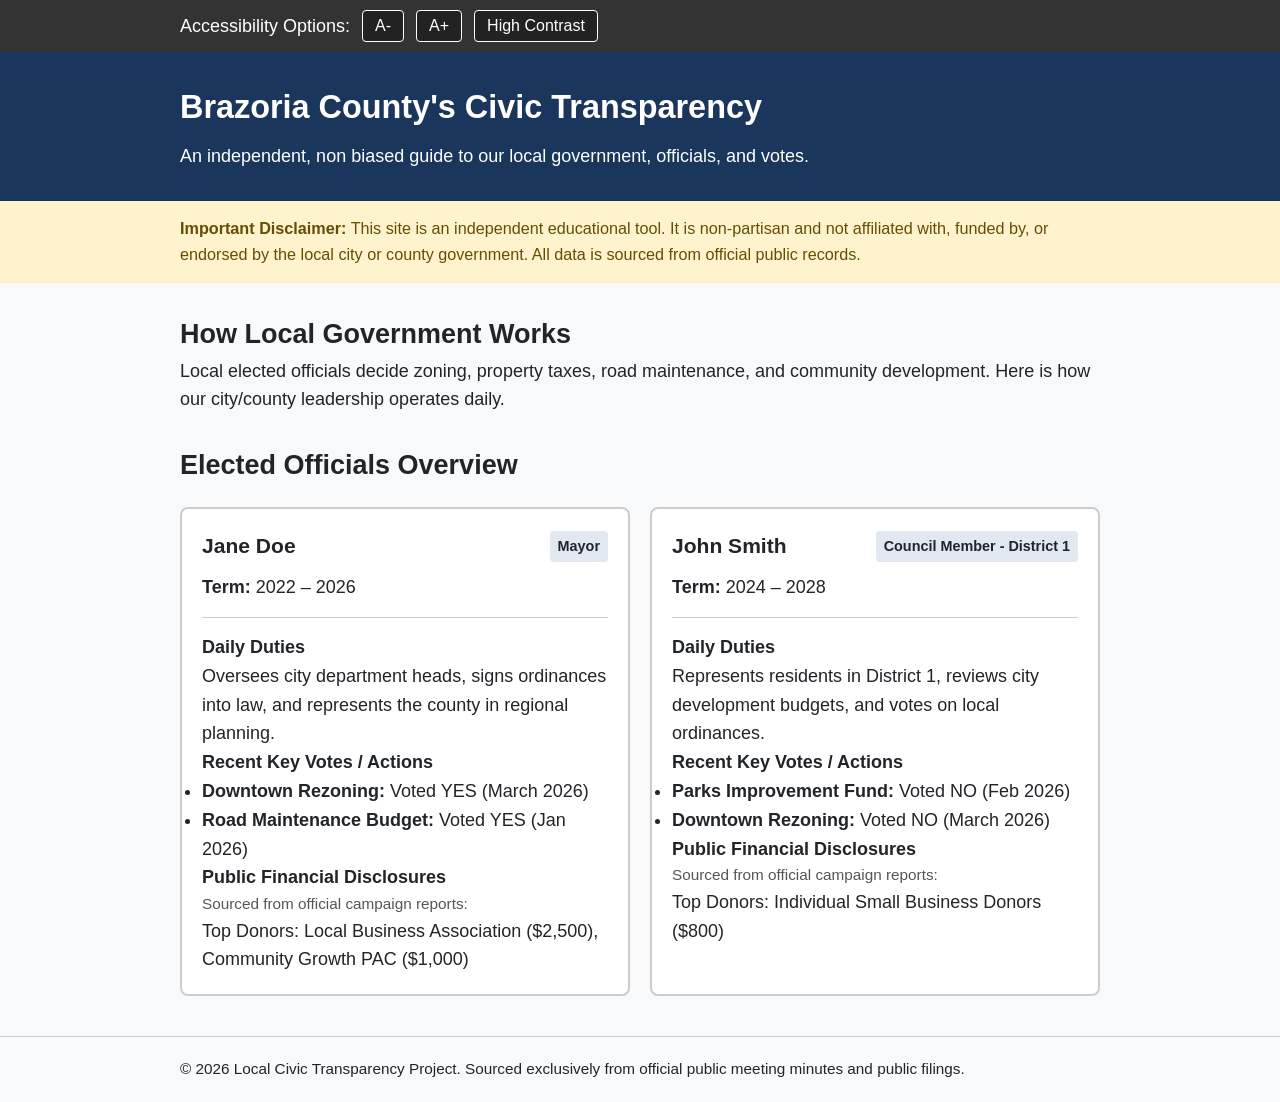
==== index.html @ 30f32439 "Init web commit" ====
<!DOCTYPE html>
<html lang="en">
<head>
  <meta charset="UTF-8">
  <meta name="viewport" content="width=device-width, initial-scale=1.0">
  <title>Brazoria County Political Guide</title>
  <link rel="stylesheet" href="/style/style.css">
</head>
<body>

  <!-- Top Accessibility Bar for Older Users -->
  <header class="top-bar">
    <div class="container accessibility-controls">
      <span>Accessibility Options:</span>
      <button id="btn-font-decrease" aria-label="Decrease text size">A-</button>
      <button id="btn-font-increase" aria-label="Increase text size">A+</button>
      <button id="btn-contrast-toggle" aria-label="Toggle high contrast">High Contrast</button>
    </div>
  </header>

  <!-- Main Website Header -->
  <header class="main-header">
    <div class="container">
      <h1>Brazoria County's Civic Transparency</h1>
      <p>An independent, non biased guide to our local government, officials, and votes.</p>
    </div>
  </header>

  <!-- Legal & Neutrality Disclaimer -->
  <section class="disclaimer-banner">
    <div class="container">
      <strong>Important Disclaimer:</strong> This site is an independent educational tool. It is non-partisan and not affiliated with, funded by, or endorsed by the local city or county government. All data is sourced from official public records.
    </div>
  </section>

  <main class="container">
    <!-- Quick Educational Section -->
    <section class="info-section">
      <h2>How Local Government Works</h2>
      <p>Local elected officials decide zoning, property taxes, road maintenance, and community development. Here is how our city/county leadership operates daily.</p>
    </section>

    <!-- Officials Directory Grid -->
    <section class="directory-section">
      <h2>Elected Officials Overview</h2>
      
      <div class="cards-grid">
        <!-- Official Card 1 Example -->
        <article class="official-card">
          <div class="card-header">
            <h3>Jane Doe</h3>
            <span class="role-badge">Mayor</span>
          </div>
          <p class="term"><strong>Term:</strong> 2022 – 2026</p>
          <hr>
          <h4>Daily Duties</h4>
          <p>Oversees city department heads, signs ordinances into law, and represents the county in regional planning.</p>
          
          <h4>Recent Key Votes / Actions</h4>
          <ul>
            <li><strong>Downtown Rezoning:</strong> Voted YES (March 2026)</li>
            <li><strong>Road Maintenance Budget:</strong> Voted YES (Jan 2026)</li>
          </ul>

          <h4>Public Financial Disclosures</h4>
          <p class="small-text">Sourced from official campaign reports:</p>
          <p>Top Donors: Local Business Association ($2,500), Community Growth PAC ($1,000)</p>
        </article>

        <!-- Official Card 2 Example -->
        <article class="official-card">
          <div class="card-header">
            <h3>John Smith</h3>
            <span class="role-badge">Council Member - District 1</span>
          </div>
          <p class="term"><strong>Term:</strong> 2024 – 2028</p>
          <hr>
          <h4>Daily Duties</h4>
          <p>Represents residents in District 1, reviews city development budgets, and votes on local ordinances.</p>
          
          <h4>Recent Key Votes / Actions</h4>
          <ul>
            <li><strong>Parks Improvement Fund:</strong> Voted NO (Feb 2026)</li>
            <li><strong>Downtown Rezoning:</strong> Voted NO (March 2026)</li>
          </ul>

          <h4>Public Financial Disclosures</h4>
          <p class="small-text">Sourced from official campaign reports:</p>
          <p>Top Donors: Individual Small Business Donors ($800)</p>
        </article>
      </div>
    </section>
  </main>

  <footer>
    <div class="container">
      <p>&copy; 2026 Local Civic Transparency Project. Sourced exclusively from official public meeting minutes and public filings.</p>
    </div>
  </footer>

  <script src="js/index.js"></script>
</body>
</html>
---- style/style.css ----
/* General Clean Reset */
* {
  box-sizing: border-box;
  margin: 0;
  padding: 0;
}

:root {
  --bg-color: #f8f9fa;
  --text-color: #212529;
  --card-bg: #ffffff;
  --border-color: #cccccc;
  --primary: #0d6efd;
  --font-scale: 1;
}

body {
  font-family: -apple-system, BlinkMacSystemFont, "Segoe UI", Roboto, Helvetica, Arial, sans-serif;
  background-color: var(--bg-color);
  color: var(--text-color);
  font-size: calc(18px * var(--font-scale)); /* High base font size for readability */
  line-height: 1.6;
}

.container {
  max-width: 960px;
  margin: 0 auto;
  padding: 0 20px;
}

/* Accessibility Top Bar */
.top-bar {
  background-color: #333;
  color: #fff;
  padding: 10px 0;
}

.accessibility-controls {
  display: flex;
  align-items: center;
  gap: 12px;
}

.accessibility-controls button {
  padding: 6px 12px;
  font-size: 16px;
  cursor: pointer;
  border: 1px solid #fff;
  background: #222;
  color: #fff;
  border-radius: 4px;
}

/* Main Header */
.main-header {
  background-color: #1a365d;
  color: white;
  padding: 30px 0;
}

.main-header h1 {
  font-size: 1.8em;
  margin-bottom: 8px;
}

/* Disclaimer Banner */
.disclaimer-banner {
  background-color: #fff3cd;
  color: #664d03;
  border-bottom: 1px solid #ffecb5;
  padding: 15px 0;
  font-size: 0.9em;
}

/* Sections & Cards */
.info-section, .directory-section {
  margin: 30px 0;
}

.cards-grid {
  display: grid;
  grid-template-columns: repeat(auto-fit, minmax(300px, 1fr));
  gap: 20px;
  margin-top: 20px;
}

.official-card {
  background: var(--card-bg);
  border: 2px solid var(--border-color);
  border-radius: 8px;
  padding: 20px;
}

.card-header {
  display: flex;
  justify-content: space-between;
  align-items: center;
  margin-bottom: 10px;
}

.role-badge {
  background-color: #e2e8f0;
  padding: 4px 8px;
  border-radius: 4px;
  font-size: 0.8em;
  font-weight: bold;
}

hr {
  margin: 15px 0;
  border: 0;
  border-top: 1px solid var(--border-color);
}

.small-text {
  font-size: 0.85em;
  color: #555;
}

/* Footer */
footer {
  border-top: 1px solid var(--border-color);
  padding: 20px 0;
  margin-top: 40px;
  font-size: 0.85em;
  text-color: #666;
}

/* High Contrast Mode Class */
body.high-contrast {
  --bg-color: #000000;
  --text-color: #ffffff;
  --card-bg: #121212;
  --border-color: #ffff00;
}
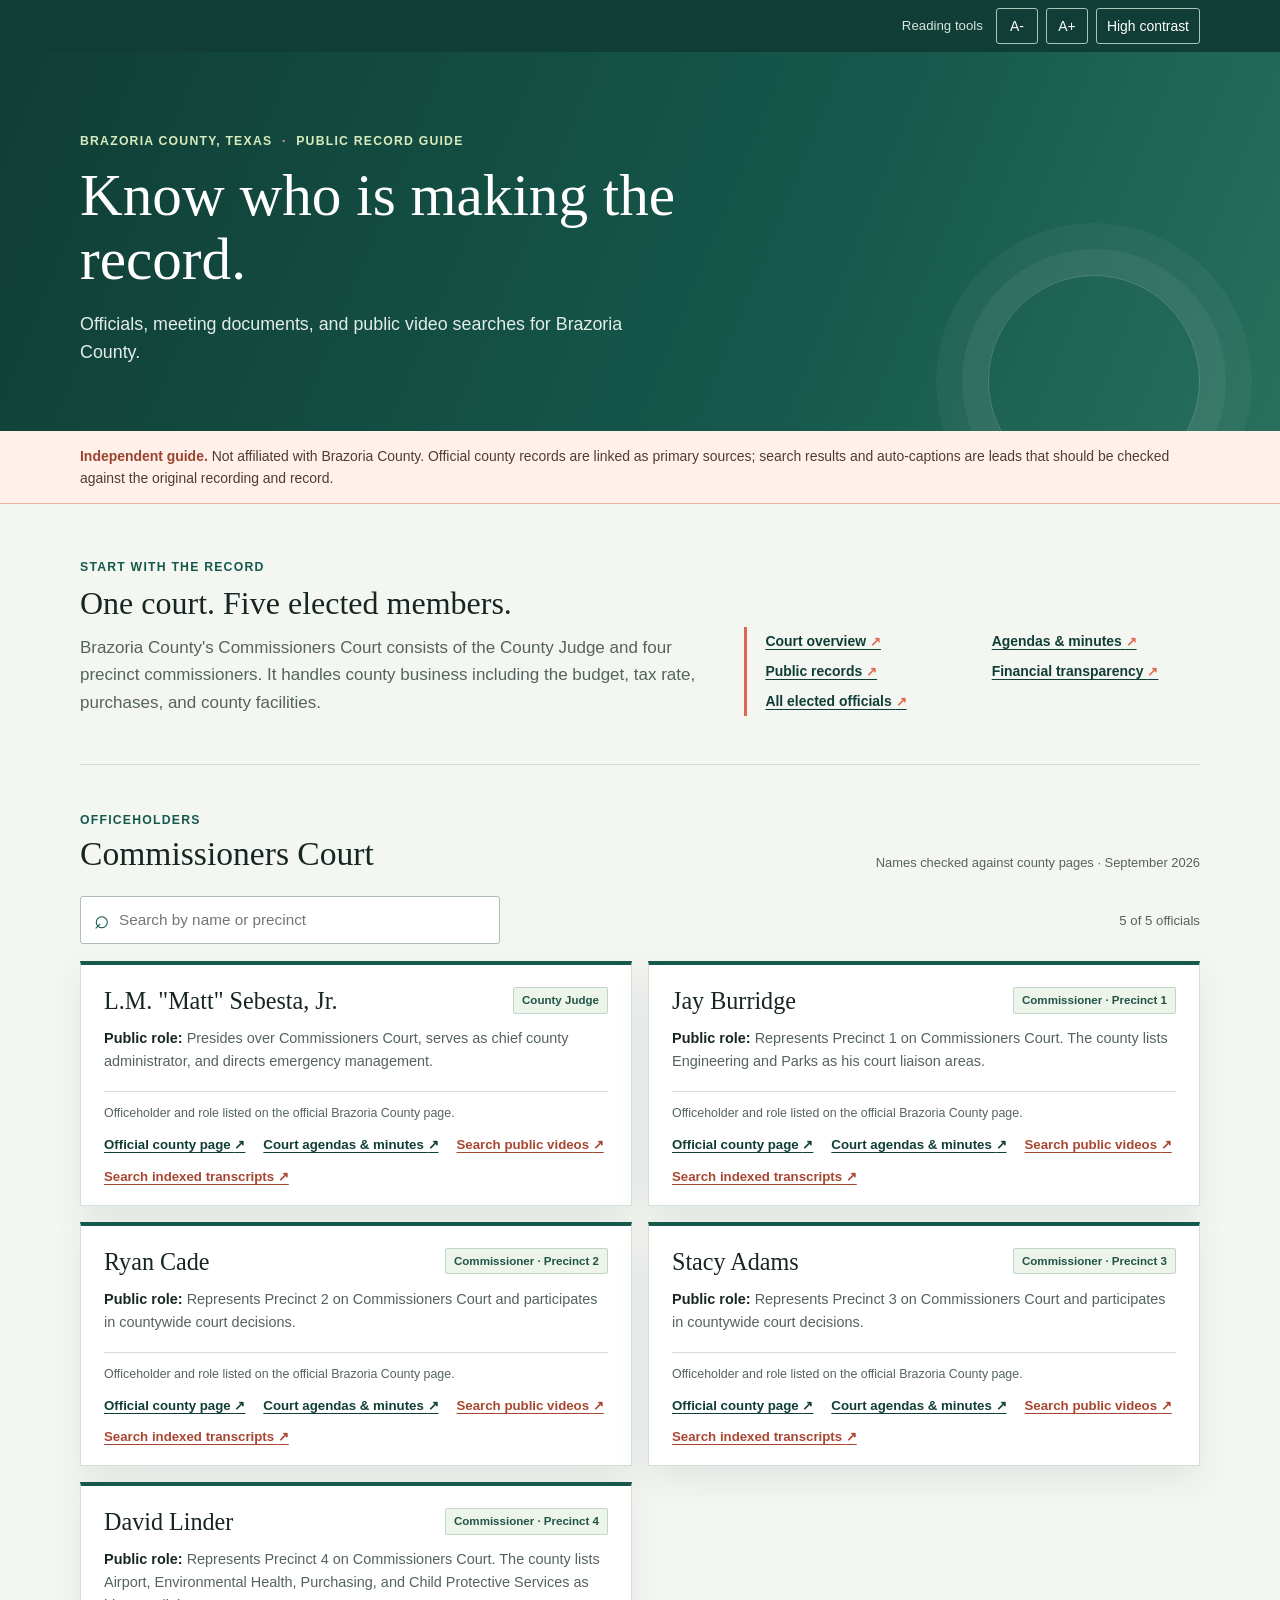
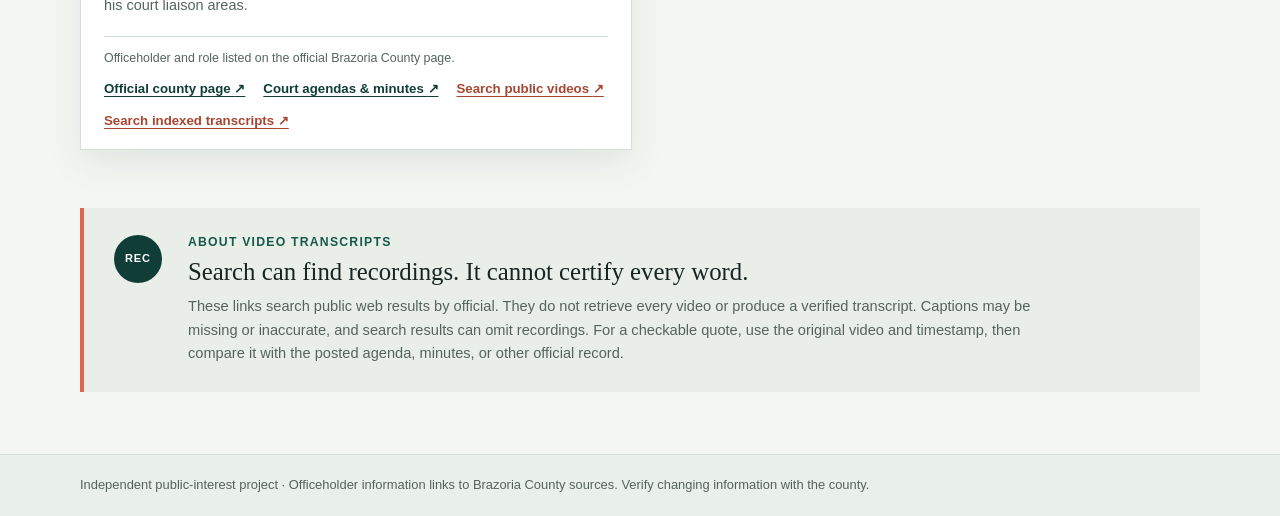
==== commit 456dee02: "overhaul" ====
--- a/index.html
+++ b/index.html
@@ -3,98 +3,86 @@
 <head>
   <meta charset="UTF-8">
   <meta name="viewport" content="width=device-width, initial-scale=1.0">
-  <title>Brazoria County Political Guide</title>
-  <link rel="stylesheet" href="/style/style.css">
+  <title>Brazoria County Civic Record</title>
+  <meta name="description" content="An independent guide to Brazoria County officials, public meeting records, and searchable public video sources.">
+  <link rel="stylesheet" href="style/style.css">
 </head>
 <body>
 
-  <!-- Top Accessibility Bar for Older Users -->
   <header class="top-bar">
     <div class="container accessibility-controls">
-      <span>Accessibility Options:</span>
+      <span class="accessibility-label">Reading tools</span>
       <button id="btn-font-decrease" aria-label="Decrease text size">A-</button>
       <button id="btn-font-increase" aria-label="Increase text size">A+</button>
-      <button id="btn-contrast-toggle" aria-label="Toggle high contrast">High Contrast</button>
+      <button id="btn-contrast-toggle" aria-pressed="false">High contrast</button>
     </div>
   </header>
 
-  <!-- Main Website Header -->
   <header class="main-header">
     <div class="container">
-      <h1>Brazoria County's Civic Transparency</h1>
-      <p>An independent, non biased guide to our local government, officials, and votes.</p>
+      <p class="eyebrow">BRAZORIA COUNTY, TEXAS <span>·</span> PUBLIC RECORD GUIDE</p>
+      <h1>Know who is making the record.</h1>
+      <p>Officials, meeting documents, and public video searches for Brazoria County.</p>
     </div>
   </header>
 
-  <!-- Legal & Neutrality Disclaimer -->
   <section class="disclaimer-banner">
     <div class="container">
-      <strong>Important Disclaimer:</strong> This site is an independent educational tool. It is non-partisan and not affiliated with, funded by, or endorsed by the local city or county government. All data is sourced from official public records.
+      <strong>Independent guide.</strong> Not affiliated with Brazoria County. Official county records are linked as primary sources; search results and auto-captions are leads that should be checked against the original recording and record.
     </div>
   </section>
 
   <main class="container">
-    <!-- Quick Educational Section -->
-    <section class="info-section">
-      <h2>How Local Government Works</h2>
-      <p>Local elected officials decide zoning, property taxes, road maintenance, and community development. Here is how our city/county leadership operates daily.</p>
+    <section class="overview-section" aria-labelledby="overview-heading">
+      <div class="section-intro">
+        <p class="eyebrow">START WITH THE RECORD</p>
+        <h2 id="overview-heading">One court. Five elected members.</h2>
+        <p>Brazoria County's Commissioners Court consists of the County Judge and four precinct commissioners. It handles county business including the budget, tax rate, purchases, and county facilities.</p>
+      </div>
+      <nav class="source-links" aria-label="Official Brazoria County resources">
+        <a href="https://www.brazoriacountytx.gov/government/commissioners-court" target="_blank" rel="noopener noreferrer">Court overview <span aria-hidden="true">↗</span></a>
+        <a href="https://brazoriacountytx.legistar.com/" target="_blank" rel="noopener noreferrer">Agendas &amp; minutes <span aria-hidden="true">↗</span></a>
+        <a href="https://portal-txbrazoria.tylertech.cloud/PublicAccess" target="_blank" rel="noopener noreferrer">Public records <span aria-hidden="true">↗</span></a>
+        <a href="https://www.brazoriacountytx.gov/departments/financial-transparency" target="_blank" rel="noopener noreferrer">Financial transparency <span aria-hidden="true">↗</span></a>
+        <a href="https://www.brazoriacountytx.gov/government/elected-officials-county-state-and-federal" target="_blank" rel="noopener noreferrer">All elected officials <span aria-hidden="true">↗</span></a>
+      </nav>
     </section>
 
-    <!-- Officials Directory Grid -->
-    <section class="directory-section">
-      <h2>Elected Officials Overview</h2>
-      
-      <div class="cards-grid">
-        <!-- Official Card 1 Example -->
-        <article class="official-card">
-          <div class="card-header">
-            <h3>Jane Doe</h3>
-            <span class="role-badge">Mayor</span>
-          </div>
-          <p class="term"><strong>Term:</strong> 2022 – 2026</p>
-          <hr>
-          <h4>Daily Duties</h4>
-          <p>Oversees city department heads, signs ordinances into law, and represents the county in regional planning.</p>
-          
-          <h4>Recent Key Votes / Actions</h4>
-          <ul>
-            <li><strong>Downtown Rezoning:</strong> Voted YES (March 2026)</li>
-            <li><strong>Road Maintenance Budget:</strong> Voted YES (Jan 2026)</li>
-          </ul>
+    <section class="directory-section" aria-labelledby="directory-heading">
+      <div class="directory-heading">
+        <div>
+          <p class="eyebrow">OFFICEHOLDERS</p>
+          <h2 id="directory-heading">Commissioners Court</h2>
+        </div>
+        <p class="checked-date">Names checked against county pages · September 2026</p>
+      </div>
 
-          <h4>Public Financial Disclosures</h4>
-          <p class="small-text">Sourced from official campaign reports:</p>
-          <p>Top Donors: Local Business Association ($2,500), Community Growth PAC ($1,000)</p>
-        </article>
+      <div class="directory-tools">
+        <label class="search-field" for="official-search">
+          <span class="visually-hidden">Search officials</span>
+          <span aria-hidden="true">⌕</span>
+          <input id="official-search" type="search" placeholder="Search by name or precinct" autocomplete="off">
+        </label>
+        <p id="results-count" class="results-count" aria-live="polite"></p>
+      </div>
 
-        <!-- Official Card 2 Example -->
-        <article class="official-card">
-          <div class="card-header">
-            <h3>John Smith</h3>
-            <span class="role-badge">Council Member - District 1</span>
-          </div>
-          <p class="term"><strong>Term:</strong> 2024 – 2028</p>
-          <hr>
-          <h4>Daily Duties</h4>
-          <p>Represents residents in District 1, reviews city development budgets, and votes on local ordinances.</p>
-          
-          <h4>Recent Key Votes / Actions</h4>
-          <ul>
-            <li><strong>Parks Improvement Fund:</strong> Voted NO (Feb 2026)</li>
-            <li><strong>Downtown Rezoning:</strong> Voted NO (March 2026)</li>
-          </ul>
+      <div id="official-cards" class="cards-grid"></div>
+      <p id="no-results" class="no-results" hidden>No officials match that search.</p>
+    </section>
 
-          <h4>Public Financial Disclosures</h4>
-          <p class="small-text">Sourced from official campaign reports:</p>
-          <p>Top Donors: Individual Small Business Donors ($800)</p>
-        </article>
+    <section class="transcript-note" aria-labelledby="transcript-heading">
+      <div class="transcript-mark" aria-hidden="true">REC</div>
+      <div>
+        <p class="eyebrow">ABOUT VIDEO TRANSCRIPTS</p>
+        <h2 id="transcript-heading">Search can find recordings. It cannot certify every word.</h2>
+        <p>These links search public web results by official. They do not retrieve every video or produce a verified transcript. Captions may be missing or inaccurate, and search results can omit recordings. For a checkable quote, use the original video and timestamp, then compare it with the posted agenda, minutes, or other official record.</p>
       </div>
     </section>
   </main>
 
   <footer>
     <div class="container">
-      <p>&copy; 2026 Local Civic Transparency Project. Sourced exclusively from official public meeting minutes and public filings.</p>
+      <p>Independent public-interest project · Officeholder information links to Brazoria County sources. Verify changing information with the county.</p>
     </div>
   </footer>
 
--- a/style/style.css
+++ b/style/style.css
@@ -1,4 +1,3 @@
-/* General Clean Reset */
 * {
   box-sizing: border-box;
   margin: 0;
@@ -6,130 +5,561 @@
 }
 
 :root {
-  --bg-color: #f8f9fa;
-  --text-color: #212529;
-  --card-bg: #ffffff;
-  --border-color: #cccccc;
-  --primary: #0d6efd;
+  color-scheme: light;
+  --page: #f4f6f2;
+  --surface: #ffffff;
+  --ink: #172523;
+  --muted: #55635e;
+  --line: #d5ded8;
+  --green: #16594c;
+  --green-dark: #103e36;
+  --lime: #d8ebbd;
+  --coral: #dc694d;
   --font-scale: 1;
+  --shadow: 0 14px 34px rgb(17 48 40 / 8%);
+}
+
+html {
+  scroll-behavior: smooth;
 }
 
 body {
-  font-family: -apple-system, BlinkMacSystemFont, "Segoe UI", Roboto, Helvetica, Arial, sans-serif;
-  background-color: var(--bg-color);
-  color: var(--text-color);
-  font-size: calc(18px * var(--font-scale)); /* High base font size for readability */
+  background: var(--page);
+  color: var(--ink);
+  font-family: "Segoe UI", Tahoma, sans-serif;
+  font-size: calc(17px * var(--font-scale));
   line-height: 1.6;
 }
 
+button,
+input {
+  font: inherit;
+}
+
+a {
+  color: inherit;
+}
+
+a:focus-visible,
+button:focus-visible,
+input:focus-visible {
+  outline: 3px solid var(--coral);
+  outline-offset: 3px;
+}
+
 .container {
-  max-width: 960px;
+  width: min(1120px, 100% - 40px);
   margin: 0 auto;
-  padding: 0 20px;
-}
-
-/* Accessibility Top Bar */
+}
+
 .top-bar {
-  background-color: #333;
+  background: var(--green-dark);
   color: #fff;
-  padding: 10px 0;
+  padding: 8px 0;
 }
 
 .accessibility-controls {
   display: flex;
   align-items: center;
-  gap: 12px;
+  justify-content: flex-end;
+  gap: 8px;
+}
+
+.accessibility-label {
+  margin-right: 5px;
+  font-size: 0.78em;
+  color: #d7e5dd;
 }
 
 .accessibility-controls button {
-  padding: 6px 12px;
-  font-size: 16px;
+  min-width: 42px;
+  min-height: 36px;
+  border: 1px solid #a7c5b7;
+  border-radius: 3px;
+  background: transparent;
+  color: #fff;
   cursor: pointer;
-  border: 1px solid #fff;
-  background: #222;
+  padding: 4px 10px;
+  font-size: 0.82em;
+}
+
+.accessibility-controls button:hover,
+.accessibility-controls button[aria-pressed="true"] {
+  background: #fff;
+  color: var(--green-dark);
+}
+
+.main-header {
+  position: relative;
+  overflow: hidden;
+  padding: clamp(44px, 8vw, 82px) 0 64px;
   color: #fff;
-  border-radius: 4px;
-}
-
-/* Main Header */
-.main-header {
-  background-color: #1a365d;
-  color: white;
-  padding: 30px 0;
+  background-color: var(--green);
+  background-image: linear-gradient(112deg, #103e36 0%, #16594c 64%, #286f5c 100%);
+}
+
+.main-header::after {
+  position: absolute;
+  right: max(2vw, calc((100vw - 1120px) / 2));
+  bottom: -56px;
+  width: 210px;
+  height: 210px;
+  border: 1px solid rgb(255 255 255 / 20%);
+  border-radius: 50%;
+  content: "";
+  box-shadow: 0 0 0 26px rgb(255 255 255 / 5%), 0 0 0 52px rgb(255 255 255 / 4%);
+}
+
+.main-header .container {
+  position: relative;
+  z-index: 1;
+}
+
+.eyebrow {
+  color: var(--green);
+  font-size: 0.72em;
+  font-weight: 800;
+  letter-spacing: 0.1em;
+  line-height: 1.3;
+}
+
+.main-header .eyebrow {
+  color: var(--lime);
+  margin-bottom: 14px;
+}
+
+.main-header .eyebrow span {
+  padding: 0 5px;
+  color: #f39a7d;
 }
 
 .main-header h1 {
-  font-size: 1.8em;
-  margin-bottom: 8px;
-}
-
-/* Disclaimer Banner */
+  max-width: 700px;
+  font-family: Georgia, "Times New Roman", serif;
+  font-size: clamp(2.1rem, 5vw, 3.7rem);
+  font-weight: 500;
+  line-height: 1.08;
+}
+
+.main-header .container > p:last-child {
+  max-width: 600px;
+  margin-top: 18px;
+  color: #e3ede8;
+  font-size: 1.05em;
+}
+
 .disclaimer-banner {
-  background-color: #fff3cd;
-  color: #664d03;
-  border-bottom: 1px solid #ffecb5;
-  padding: 15px 0;
+  border-bottom: 1px solid #e9b59f;
+  background: #fff0e9;
+  color: #513b31;
+  padding: 14px 0;
+  font-size: 0.82em;
+}
+
+.disclaimer-banner strong {
+  color: #9b432f;
+}
+
+.overview-section {
+  display: grid;
+  grid-template-columns: minmax(0, 1.15fr) minmax(280px, 0.85fr);
+  gap: 48px;
+  align-items: end;
+  padding: 56px 0 48px;
+  border-bottom: 1px solid var(--line);
+}
+
+.section-intro h2,
+.directory-heading h2,
+.transcript-note h2 {
+  font-family: Georgia, "Times New Roman", serif;
+  font-weight: 500;
+  line-height: 1.15;
+}
+
+.section-intro h2 {
+  margin: 9px 0 12px;
+  font-size: 2rem;
+}
+
+.section-intro > p:last-child {
+  max-width: 620px;
+  color: var(--muted);
+}
+
+.source-links {
+  display: grid;
+  grid-template-columns: 1fr 1fr;
+  gap: 8px 18px;
+  border-left: 3px solid var(--coral);
+  padding: 3px 0 3px 18px;
+}
+
+.source-links a {
+  color: var(--green-dark);
+  font-size: 0.82em;
+  font-weight: 700;
+  text-decoration-thickness: 1px;
+  text-underline-offset: 3px;
+}
+
+.source-links a:hover {
+  color: #a84631;
+}
+
+.source-links span {
+  color: var(--coral);
   font-size: 0.9em;
 }
 
-/* Sections & Cards */
-.info-section, .directory-section {
-  margin: 30px 0;
+.directory-section {
+  padding: 48px 0 58px;
+}
+
+.directory-heading {
+  display: flex;
+  justify-content: space-between;
+  align-items: end;
+  gap: 20px;
+}
+
+.directory-heading h2 {
+  margin-top: 6px;
+  font-size: 2.1rem;
+}
+
+.checked-date {
+  color: var(--muted);
+  font-size: 0.76em;
+}
+
+.directory-tools {
+  display: flex;
+  align-items: center;
+  justify-content: space-between;
+  margin: 23px 0 17px;
+}
+
+.search-field {
+  display: flex;
+  align-items: center;
+  gap: 9px;
+  width: min(420px, 100%);
+  min-height: 48px;
+  border: 1px solid #aebcb4;
+  border-radius: 3px;
+  background: var(--surface);
+  padding: 0 13px;
+  color: var(--green);
+}
+
+.search-field > span {
+  font-size: 1.5em;
+  line-height: 1;
+}
+
+.search-field input {
+  width: 100%;
+  border: 0;
+  outline: 0;
+  background: transparent;
+  color: var(--ink);
+  font-size: 0.9em;
+}
+
+.search-field:focus-within {
+  outline: 3px solid var(--coral);
+  outline-offset: 2px;
+}
+
+.search-field input:focus-visible {
+  outline: 0;
+}
+
+.results-count {
+  color: var(--muted);
+  font-size: 0.78em;
 }
 
 .cards-grid {
   display: grid;
-  grid-template-columns: repeat(auto-fit, minmax(300px, 1fr));
+  grid-template-columns: repeat(2, minmax(0, 1fr));
+  gap: 16px;
+}
+
+.official-card {
+  display: flex;
+  flex-direction: column;
+  min-width: 0;
+  border: 1px solid var(--line);
+  border-top: 4px solid var(--green);
+  background: var(--surface);
+  padding: 22px 23px 18px;
+  box-shadow: var(--shadow);
+  animation: card-enter 380ms ease both;
+}
+
+.official-card:nth-child(2) { animation-delay: 45ms; }
+.official-card:nth-child(3) { animation-delay: 90ms; }
+.official-card:nth-child(4) { animation-delay: 135ms; }
+.official-card:nth-child(5) { animation-delay: 180ms; }
+
+@keyframes card-enter {
+  from { opacity: 0; transform: translateY(8px); }
+  to { opacity: 1; transform: translateY(0); }
+}
+
+.card-header {
+  display: flex;
+  align-items: start;
+  justify-content: space-between;
+  gap: 12px;
+  margin-bottom: 11px;
+}
+
+.card-header h3 {
+  font-family: Georgia, "Times New Roman", serif;
+  font-size: 1.42em;
+  font-weight: 500;
+  line-height: 1.2;
+}
+
+.role-badge {
+  flex: 0 0 auto;
+  border: 1px solid #c2d6c7;
+  border-radius: 2px;
+  background: #edf4e9;
+  color: #205547;
+  padding: 3px 8px;
+  font-size: 0.68em;
+  font-weight: 750;
+}
+
+.official-card .responsibility {
+  flex: 1;
+  color: var(--muted);
+  font-size: 0.85em;
+}
+
+.official-card .responsibility strong {
+  color: var(--ink);
+}
+
+.card-source {
+  margin-top: 18px;
+  padding-top: 12px;
+  border-top: 1px solid var(--line);
+  color: var(--muted);
+  font-size: 0.73em;
+}
+
+.card-actions {
+  display: flex;
+  flex-wrap: wrap;
+  gap: 10px 18px;
+  margin-top: 10px;
+}
+
+.card-actions a {
+  color: var(--green-dark);
+  font-size: 0.78em;
+  font-weight: 750;
+  text-decoration-thickness: 1px;
+  text-underline-offset: 3px;
+}
+
+.card-actions a:hover {
+  color: #a84631;
+}
+
+.card-actions a.video-search {
+  color: #a84631;
+}
+
+.no-results {
+  border: 1px dashed #9dad9f;
+  padding: 24px;
+  color: var(--muted);
+  text-align: center;
+}
+
+.transcript-note {
+  display: grid;
+  grid-template-columns: 54px 1fr;
   gap: 20px;
-  margin-top: 20px;
-}
-
-.official-card {
-  background: var(--card-bg);
-  border: 2px solid var(--border-color);
-  border-radius: 8px;
-  padding: 20px;
-}
-
-.card-header {
-  display: flex;
-  justify-content: space-between;
-  align-items: center;
-  margin-bottom: 10px;
-}
-
-.role-badge {
-  background-color: #e2e8f0;
-  padding: 4px 8px;
-  border-radius: 4px;
-  font-size: 0.8em;
-  font-weight: bold;
-}
-
-hr {
-  margin: 15px 0;
-  border: 0;
-  border-top: 1px solid var(--border-color);
-}
-
-.small-text {
-  font-size: 0.85em;
-  color: #555;
-}
-
-/* Footer */
+  align-items: start;
+  margin-bottom: 62px;
+  border-left: 4px solid var(--coral);
+  background: #e9efe8;
+  padding: 27px 30px;
+}
+
+.transcript-mark {
+  display: grid;
+  width: 48px;
+  height: 48px;
+  place-items: center;
+  border-radius: 50%;
+  background: var(--green-dark);
+  color: white;
+  font-size: 0.65em;
+  font-weight: 800;
+  letter-spacing: 0.08em;
+}
+
+.transcript-note h2 {
+  margin: 7px 0 9px;
+  font-size: 1.55rem;
+}
+
+.transcript-note div:last-child > p:last-child {
+  max-width: 850px;
+  color: var(--muted);
+  font-size: 0.86em;
+}
+
 footer {
-  border-top: 1px solid var(--border-color);
+  border-top: 1px solid var(--line);
+  background: #e9efe9;
   padding: 20px 0;
-  margin-top: 40px;
-  font-size: 0.85em;
-  text-color: #666;
-}
-
-/* High Contrast Mode Class */
+  color: var(--muted);
+  font-size: 0.76em;
+}
+
+.visually-hidden {
+  position: absolute;
+  overflow: hidden;
+  width: 1px;
+  height: 1px;
+  clip: rect(0, 0, 0, 0);
+  white-space: nowrap;
+  clip-path: inset(50%);
+}
+
 body.high-contrast {
-  --bg-color: #000000;
-  --text-color: #ffffff;
-  --card-bg: #121212;
-  --border-color: #ffff00;
+  color-scheme: dark;
+  --page: #000;
+  --surface: #111;
+  --ink: #fff;
+  --muted: #f1f1f1;
+  --line: #ff0;
+  --green: #ff0;
+  --green-dark: #ff0;
+  --lime: #ff0;
+  --coral: #ff0;
+  --shadow: none;
+}
+
+body.high-contrast .main-header,
+body.high-contrast .top-bar {
+  background: #000;
+  color: #ff0;
+}
+
+body.high-contrast .disclaimer-banner,
+body.high-contrast .transcript-note,
+body.high-contrast footer,
+body.high-contrast .role-badge {
+  border-color: #ff0;
+  background: #000;
+  color: #fff;
+}
+
+body.high-contrast .source-links a,
+body.high-contrast .card-actions a,
+body.high-contrast .role-badge,
+body.high-contrast .eyebrow,
+body.high-contrast .card-actions a.video-search {
+  color: #ff0;
+}
+
+body.high-contrast .search-field {
+  border-color: #ff0;
+  background: #000;
+  color: #ff0;
+}
+
+@media (max-width: 740px) {
+  .overview-section {
+    grid-template-columns: 1fr;
+    gap: 25px;
+    padding: 40px 0 35px;
+  }
+
+  .source-links {
+    max-width: 520px;
+  }
+
+  .directory-heading {
+    align-items: start;
+    flex-direction: column;
+    gap: 7px;
+  }
+
+  .cards-grid {
+    grid-template-columns: 1fr;
+  }
+}
+
+@media (max-width: 480px) {
+  .container {
+    width: min(100% - 28px, 1120px);
+  }
+
+  .accessibility-controls {
+    justify-content: center;
+  }
+
+  .accessibility-label {
+    margin-right: auto;
+  }
+
+  .main-header {
+    padding: 43px 0 47px;
+  }
+
+  .main-header::after {
+    right: -100px;
+    opacity: 0.6;
+  }
+
+  .source-links {
+    grid-template-columns: 1fr;
+  }
+
+  .directory-section {
+    padding: 38px 0 44px;
+  }
+
+  .directory-tools {
+    align-items: start;
+    flex-direction: column;
+    gap: 7px;
+  }
+
+  .official-card {
+    padding: 18px 17px 16px;
+  }
+
+  .card-header {
+    flex-direction: column;
+    gap: 7px;
+  }
+
+  .transcript-note {
+    grid-template-columns: 1fr;
+    gap: 13px;
+    margin-bottom: 42px;
+    padding: 20px;
+  }
+}
+
+@media (prefers-reduced-motion: reduce) {
+  *,
+  *::before,
+  *::after {
+    scroll-behavior: auto !important;
+    animation-duration: 0.01ms !important;
+    animation-iteration-count: 1 !important;
+  }
 }
